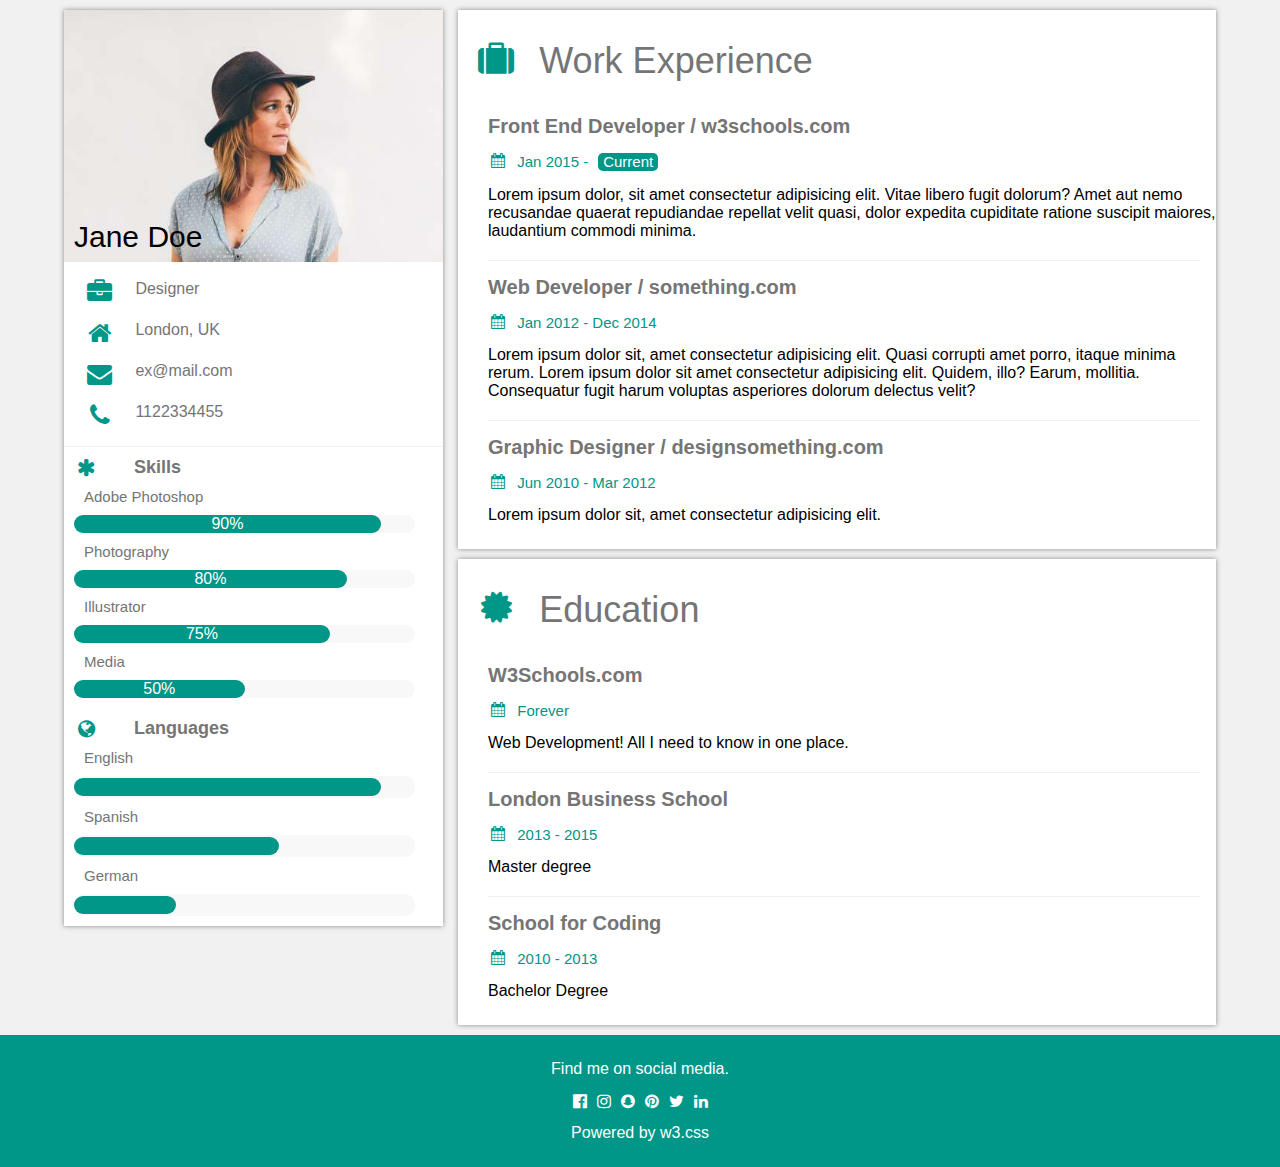
==== UI4/index.html @ 5c0b04d7 "main" ====
<!DOCTYPE html>
<html lang="en">

<head>
    <meta charset="UTF-8">
    <meta name="viewport" content="width=device-width, initial-scale=1.0">
    <title>Portfolio</title>
    <link rel="stylesheet" href="style.css">
    <link rel="stylesheet" href="https://cdnjs.cloudflare.com/ajax/libs/font-awesome/4.7.0/css/font-awesome.min.css">
    <link rel="icon" href="https://static-00.iconduck.com/assets.00/adobe-portfolio-icon-1024x1024-ent81xce.png">
</head>

<body>
    <div class="Layout">
        <div class="main">
            <div class="profile">
                <div class="DP">
                    <img src="avatar_hat.jpg" width="100%" alt="">
                    <div class="name">Jane Doe</div>
                </div>
                <div class="current">
                    <div class="icon">
                        <div>
                            <i class="fa fa-briefcase fa-fw w3-margin-right w3-large w3-text-teal"></i>
                        </div>
                        <div>
                            <i class="fa fa-home fa-fw w3-margin-right w3-large w3-text-teal"></i>
                        </div>
                        <div>
                            <i class="fa fa-envelope fa-fw w3-margin-right w3-large w3-text-teal"></i>
                        </div>
                        <div>
                            <i class="fa fa-phone fa-fw w3-margin-right w3-large w3-text-teal"></i>
                        </div>
                    </div>
                    <div class="ref">
                        <div>Designer</div>
                        <div>London, UK </div>
                        <div>ex@mail.com</div>
                        <div>1122334455</div>
                    </div>
                </div>
                <div class="skill">
                    <div class="head">
                        <div class="icon"><i class="fa fa-asterisk fa-fw w3-margin-right w3-text-teal"></i></div>
                        <div class="ref"> Skills</div>
                    </div>
                    <div class="title">Adobe Photoshop</div>
                    <div class="stat">
                        <div class="bar">
                            <div class="color" style="width: 90%;">
                                90%
                            </div>
                        </div>
                    </div>
                    <div class="title">Photography</div>
                    <div class="stat">
                        <div class="bar">
                            <div class="color" style="width: 80%;">
                                80%
                            </div>
                        </div>
                    </div>
                    <div class="title">Illustrator</div>
                    <div class="stat">
                        <div class="bar">
                            <div class="color" style="width: 75%;">
                                75%
                            </div>
                        </div>
                    </div>
                    <div class="title">Media</div>
                    <div class="stat">
                        <div class="bar">
                            <div class="color" style="width: 50%;">
                                50%
                            </div>

                        </div>
                    </div>
                </div>
                <div class="language">
                    <div class="head">
                        <div class="icon"><i class="fa fa-globe fa-fw w3-margin-right w3-text-teal"></i></div>
                        <div class="ref"> Languages</div>
                    </div>
                    <div class="title">English</div>
                    <div class="stat">
                        <div class="bar">
                            <div class="color" style="width: 90%;"></div>
                        </div>
                    </div>
                    <div class="title">Spanish</div>
                    <div class="stat">
                        <div class="bar">
                            <div class="color" style="width: 60%;"></div>
                        </div>
                    </div>
                    <div class="title">German</div>
                    <div class="stat">
                        <div class="bar">
                            <div class="color" style="width: 30%;"></div>
                        </div>
                    </div>
                </div>
            </div>
            <div class="details">
                <div class="workexp" style="height: 100%;">
                    <div class="title">
                        <i class="fa fa-suitcase fa-fw w3-margin-right w3-xxlarge w3-text-teal"
                            style="color: #009688;"></i>
                        Work Experience
                    </div>
                    <div class="front">
                        <div class="head">Front End Developer / w3schools.com</div>
                        <div class="date">
                            <i class="fa fa-calendar fa-fw w3-margin-right"></i>
                            Jan 2015 - <div class="box">Current</div>
                        </div>
                        <div> Lorem ipsum dolor, sit amet consectetur adipisicing elit. Vitae libero fugit dolorum? Amet
                            aut nemo recusandae quaerat repudiandae repellat velit quasi, dolor expedita cupiditate
                            ratione suscipit maiores, laudantium commodi minima.</div>
                        <div class="border"></div>
                    </div>
                    <div class="web">
                        <div class="head">Web Developer / something.com</div>
                        <div class="date">
                            <i class="fa fa-calendar fa-fw w3-margin-right"></i>
                            Jan 2012 - Dec 2014
                        </div>
                        <div> Lorem ipsum dolor sit, amet consectetur adipisicing elit. Quasi corrupti amet porro,
                            itaque minima rerum. Lorem ipsum dolor sit amet consectetur adipisicing elit. Quidem, illo?
                            Earum, mollitia. Consequatur fugit harum voluptas asperiores dolorum delectus velit?
                        </div>
                        <div class="border"></div>
                    </div>
                    <div class="Graphic">
                        <div class="head">Graphic Designer / designsomething.com</div>
                        <div class="date">
                            <i class="fa fa-calendar fa-fw w3-margin-right"></i>
                            Jun 2010 - Mar 2012
                        </div>
                        <div style="margin-bottom: 25px;"> Lorem ipsum dolor sit, amet consectetur adipisicing elit.
                        </div>
                    </div>
                </div>
                <div class="education">
                    <div class="title">
                        <i class="fa fa-certificate fa-fw w3-margin-right w3-xxlarge w3-text-teal"
                            style="color: #009688;"></i>
                        Education
                    </div>
                    <div class="front">
                        <div class="head">W3Schools.com</div>
                        <div class="date">
                            <i class="fa fa-calendar fa-fw w3-margin-right"></i>
                            Forever
                        </div>
                        <div> Web Development! All I need to know in one place. </div>
                        <div class="border"></div>
                    </div>
                    <div class="web">
                        <div class="head">London Business School</div>
                        <div class="date">
                            <i class="fa fa-calendar fa-fw w3-margin-right"></i>
                            2013 - 2015
                        </div>
                        <div> Master degree
                        </div>
                        <div class="border"></div>
                    </div>
                    <div class="Graphic">
                        <div class="head">School for Coding</div>
                        <div class="date">
                            <i class="fa fa-calendar fa-fw w3-margin-right"></i>
                            2010 - 2013
                        </div>
                        <div style="margin-bottom: 25px;"> Bachelor Degree </div>
                    </div>
                </div>
            </div>
        </div>
    </div>
    <div class="footer">
        <div>Find me on social media.</div>
        <div>
            <div><i class="fa fa-facebook-official w3-hover-opacity"></i></div>
            <div><i class="fa fa-instagram w3-hover-opacity"></i></div>
            <div><i class="fa fa-snapchat w3-hover-opacity"></i></div>
            <div><i class="fa fa-pinterest w3-hover-opacity"></i></div>
            <div><i class="fa fa-twitter w3-hover-opacity"></i></div>
            <div><i class="fa fa-linkedin w3-hover-opacity"></i></div>
        </div>
        <div>Powered by w3.css</div>
    </div>
    <!-- <script src='https://kit.fontawesome.com/a076d05399.js' crossorigin='anonymous'></script> -->
</body>

</html>
---- UI4/style.css ----
body {
  background-color: #f1f1f1;
  display: flex;
  flex-direction: column;
  margin: 0px;
  justify-content: center;
  align-items: center;
  font-family: Arial, Helvetica, sans-serif;
}

.Layout {
  width: 90%;
  padding: 10px;
  border-radius: 15px;
  background-color: #f1f1f1;
  height: 100%;
  gap: 15px;
  display: flex;
  flex-direction: column;
}
.Layout .main {
  display: flex;
  flex: 4;
  width: 100%;
  gap: 15px;
}
.Layout .main .profile {
  height: 100%;
  flex: 1;
  display: flex;
  flex-direction: column;
  background-color: #ffffff;
  min-width: 250px;
  box-shadow: 0px 0px 5px 0px #888888;
}
.Layout .main .profile .DP {
  flex: 2;
  display: flex;
  height: fit-content;
  width: 100%;
  position: relative;
}
.Layout .main .profile .DP .name {
  position: absolute;
  bottom: 8px;
  left: 10px;
  font-size: 30px;
}
.Layout .main .profile .current {
  display: flex;
  height: 200px;
  flex: 1;
  width: calc(100% - 20px);
  padding: 10px;
}
.Layout .main .profile .current .icon {
  display: flex;
  flex-direction: column;
  width: 60px;
  height: 100%;
}
.Layout .main .profile .current .icon > div {
  display: flex;
  flex: 1;
  justify-content: center;
  align-items: center;
  font-size: 25px;
  padding: 8px 0px;
  color: #009688;
}
.Layout .main .profile .current .ref > div {
  display: flex;
  flex: 1;
  justify-content: flex-start;
  margin-left: 10px;
  align-items: space-between;
  font-size: 16px;
  padding: 8px 0px;
  color: #757575;
}
.Layout .main .profile .current .ref {
  width: 100%;
  display: flex;
  flex-direction: column;
  justify-content: center;
}
.Layout .main .profile .skill {
  display: flex;
  border-top: solid 1px #f1f1f1;
  flex-direction: column;
  width: calc(100% - 20px);
  flex: 1;
  padding: 10px;
}
.Layout .main .profile .skill .head {
  display: flex;
  justify-content: start;
  align-items: center;
}
.Layout .main .profile .skill .head .icon {
  display: flex;
  flex-direction: column;
  width: 60px;
  color: #009688;
  font-size: 20px;
}
.Layout .main .profile .skill .head .ref {
  font-size: 18px;
  font-weight: 600;
  color: #757575;
}
.Layout .main .profile .skill .title {
  font-size: 15px;
  color: #757575;
  padding: 10px;
}
.Layout .main .profile .skill .stat {
  flex: 1;
}
.Layout .main .profile .skill .stat > .bar {
  width: 95%;
  height: 18px;
  color: #ffffff;
  background-color: rgba(241, 241, 241, 0.4980392157);
  display: flex;
  justify-content: center;
  align-items: center;
  border-radius: 10px;
  position: relative;
}
.Layout .main .profile .skill .stat > .bar .color {
  text-align: center;
  height: 18px;
  background-color: #009688;
  border-radius: 10px;
  position: absolute;
  left: 0px;
}
.Layout .main .profile .skill .stat > .bar .text {
  color: #ffffff;
  text-align: center;
  position: absolute;
}
.Layout .main .profile .language {
  display: flex;
  flex-direction: column;
  width: calc(100% - 20px);
  flex: 1;
  padding: 10px;
}
.Layout .main .profile .language .head {
  display: flex;
  justify-content: start;
  align-items: center;
}
.Layout .main .profile .language .head .icon {
  display: flex;
  flex-direction: column;
  width: 60px;
  color: #009688;
  font-size: 20px;
}
.Layout .main .profile .language .head .ref {
  font-size: 18px;
  font-weight: 600;
  color: #757575;
}
.Layout .main .profile .language .title {
  font-size: 15px;
  color: #757575;
  padding: 10px;
}
.Layout .main .profile .language .stat {
  flex: 1;
}
.Layout .main .profile .language .stat > .bar {
  width: 95%;
  height: 22px;
  color: #ffffff;
  background-color: rgba(241, 241, 241, 0.4980392157);
  display: flex;
  justify-content: center;
  align-items: center;
  border-radius: 10px;
  position: relative;
}
.Layout .main .profile .language .stat > .bar .color {
  text-align: center;
  height: 18px;
  background-color: #009688;
  border-radius: 10px;
  position: absolute;
  left: 0px;
}
.Layout .main .profile .language .stat > .bar .text {
  color: #ffffff;
  text-align: center;
  position: absolute;
}
.Layout .main .details {
  display: flex;
  height: 100%;
  width: 100%;
  flex: 2;
  flex-direction: column;
  gap: 10px;
}
.Layout .main .details .workexp, .Layout .main .details .education {
  box-shadow: 0px 0px 5px 0px #888888;
  background-color: #ffffff;
}
.Layout .main .details .workexp .title, .Layout .main .details .education .title {
  display: flex;
  gap: 20px;
  margin-top: 15px;
  font-size: 36px;
  color: #757575;
  height: 60px;
  padding: 15px;
}
.Layout .main .details .workexp .front, .Layout .main .details .workexp .web, .Layout .main .details .workexp .Graphic, .Layout .main .details .education .front, .Layout .main .details .education .web, .Layout .main .details .education .Graphic {
  margin-left: 30px;
}
.Layout .main .details .workexp .front .head, .Layout .main .details .workexp .web .head, .Layout .main .details .workexp .Graphic .head, .Layout .main .details .education .front .head, .Layout .main .details .education .web .head, .Layout .main .details .education .Graphic .head {
  color: #757575;
  font-weight: bolder;
  font-size: 20px;
}
.Layout .main .details .workexp .front .date, .Layout .main .details .workexp .web .date, .Layout .main .details .workexp .Graphic .date, .Layout .main .details .education .front .date, .Layout .main .details .education .web .date, .Layout .main .details .education .Graphic .date {
  display: flex;
  gap: 10px;
  padding: 15px;
  padding-left: 0px;
  color: #009688;
  font-size: 15px;
}
.Layout .main .details .workexp .front .date .box, .Layout .main .details .workexp .web .date .box, .Layout .main .details .workexp .Graphic .date .box, .Layout .main .details .education .front .date .box, .Layout .main .details .education .web .date .box, .Layout .main .details .education .Graphic .date .box {
  color: white;
  background-color: #009688;
  height: 18px;
  width: 60px;
  border-radius: 5px;
  text-align: center;
}
.Layout .main .details .workexp .front .border, .Layout .main .details .workexp .web .border, .Layout .main .details .workexp .Graphic .border, .Layout .main .details .education .front .border, .Layout .main .details .education .web .border, .Layout .main .details .education .Graphic .border {
  border-bottom: 1px solid #f1f1f1;
  padding: 10px;
  width: 95%;
  margin-bottom: 15px;
}

.footer {
  width: calc(100% - 50px);
  height: 100%;
  flex: 1;
  background-color: #009688;
  gap: 15px;
  display: flex;
  flex-direction: column;
  justify-content: center;
  align-items: center;
  color: #ffffff;
  padding: 25px;
}
.footer div {
  display: flex;
  gap: 10px;
}

@media screen and (max-width: 500px) {
  .Layout {
    width: 100%;
  }
  .Layout .main {
    display: flex;
    flex-direction: column;
  }
}

/*# sourceMappingURL=style.css.map */
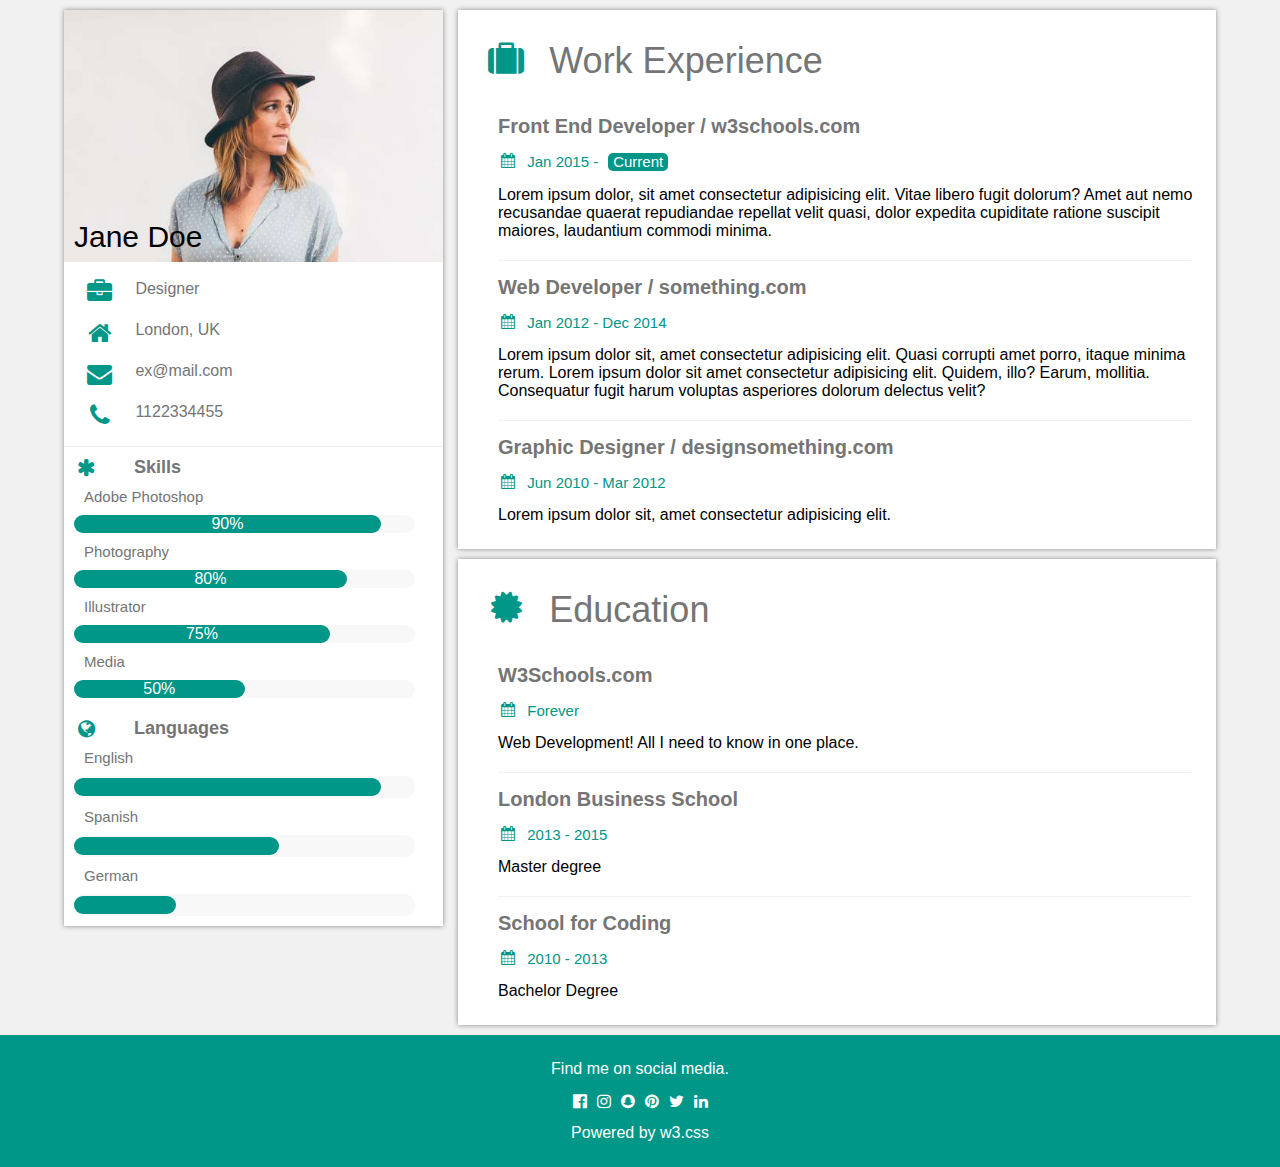
==== commit 1734ef1c: "Tasks" ====
--- a/UI4/index.html
+++ b/UI4/index.html
@@ -193,7 +193,6 @@
         </div>
         <div>Powered by w3.css</div>
     </div>
-    <!-- <script src='https://kit.fontawesome.com/a076d05399.js' crossorigin='anonymous'></script> -->
 </body>
 
 </html>--- a/UI4/style.css
+++ b/UI4/style.css
@@ -208,6 +208,7 @@
 .Layout .main .details .workexp, .Layout .main .details .education {
   box-shadow: 0px 0px 5px 0px #888888;
   background-color: #ffffff;
+  padding: 0px 10px;
 }
 .Layout .main .details .workexp .title, .Layout .main .details .education .title {
   display: flex;
@@ -267,9 +268,13 @@
   gap: 10px;
 }
 
-@media screen and (max-width: 500px) {
+@media screen and (max-width: 600px) {
+  body {
+    margin: 0px 15px;
+  }
   .Layout {
     width: 100%;
+    padding: 10px;
   }
   .Layout .main {
     display: flex;
